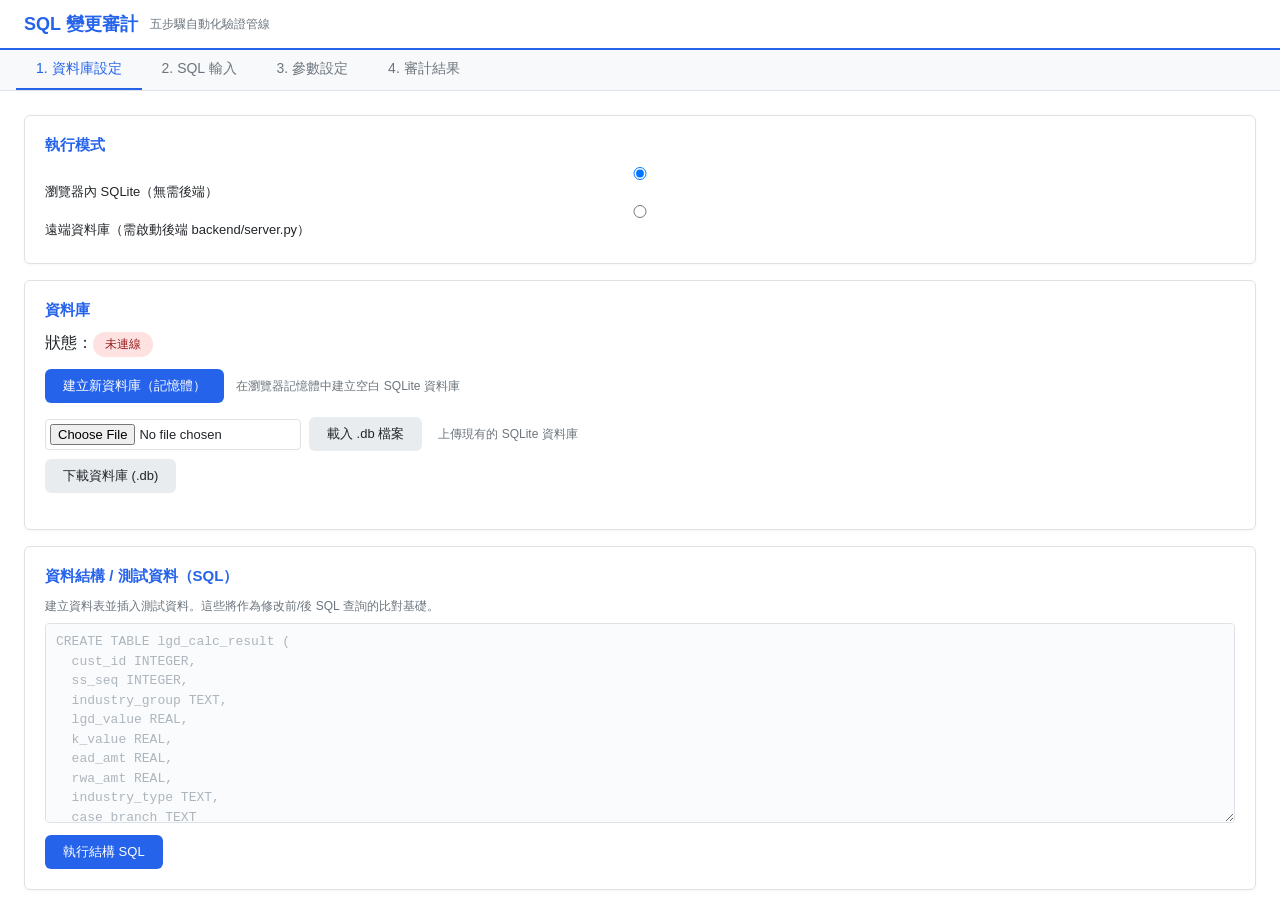
==== ui/index.html @ 83c43c27 "feat: web UI + dynamic SQL audit pipeline with in-browser SQLite and remote DB support" ====
<!DOCTYPE html>
<html lang="zh-TW">
<head>
<meta charset="UTF-8">
<meta name="viewport" content="width=device-width, initial-scale=1.0">
<title>SQL 變更審計工具</title>
<link rel="stylesheet" href="css/style.css">
</head>
<body>

<header>
  <h1>SQL 變更審計</h1>
  <span class="subtitle">五步驟自動化驗證管線</span>
</header>

<nav class="tabs">
  <button data-tab="setup">1. 資料庫設定</button>
  <button data-tab="sql">2. SQL 輸入</button>
  <button data-tab="config">3. 參數設定</button>
  <button data-tab="results">4. 審計結果</button>
</nav>

<main>

  <!-- ============= TAB 1: SETUP ============= -->
  <section id="tab-setup" class="tab-content">
    <div class="card">
      <h2>執行模式</h2>
      <div class="radio-group">
        <label><input type="radio" name="db-mode" value="browser" checked> 瀏覽器內 SQLite（無需後端）</label>
        <label><input type="radio" name="db-mode" value="remote"> 遠端資料庫（需啟動後端 backend/server.py）</label>
      </div>
    </div>

    <!-- In-Browser SQLite 區塊 -->
    <div id="local-db-section">
      <div class="card">
        <h2>資料庫</h2>
        <div style="display:flex;align-items:center;justify-content:space-between;margin-bottom:12px">
          <span>狀態：<span id="db-status" class="db-status disconnected">未連線</span></span>
        </div>

        <div class="form-row">
          <div class="form-group">
            <button id="btn-new-db" class="btn btn-primary" onclick="App._onClickNewDb()">建立新資料庫（記憶體）</button>
            <span style="font-size:12px;color:var(--fg2);margin-left:8px">在瀏覽器記憶體中建立空白 SQLite 資料庫</span>
          </div>
        </div>

        <div class="file-upload" style="margin-bottom:8px">
          <input type="file" id="db-file-input" accept=".db,.sqlite,.sqlite3">
          <button id="btn-load-db" class="btn btn-secondary">載入 .db 檔案</button>
          <span style="font-size:12px;color:var(--fg2);margin-left:8px">上傳現有的 SQLite 資料庫</span>
        </div>

        <button id="btn-download-db" class="btn btn-secondary" style="margin-bottom:16px">下載資料庫 (.db)</button>
      </div>

      <div class="card">
        <h2>資料結構 / 測試資料（SQL）</h2>
        <p style="font-size:12px;color:var(--fg2);margin-bottom:8px">
          建立資料表並插入測試資料。這些將作為修改前/後 SQL 查詢的比對基礎。
        </p>
        <textarea id="setup-sql" class="code" placeholder="CREATE TABLE lgd_calc_result (&#10;  cust_id INTEGER,&#10;  ss_seq INTEGER,&#10;  industry_group TEXT,&#10;  lgd_value REAL,&#10;  k_value REAL,&#10;  ead_amt REAL,&#10;  rwa_amt REAL,&#10;  industry_type TEXT,&#10;  case_branch TEXT&#10;);&#10;&#10;INSERT INTO lgd_calc_result VALUES&#10;(1, 1, 'GroupA', 0.45, 0.12, 100000, 50000, 'XX08', 'BR01'),&#10;(2, 1, 'GroupB', 0.32, 0.08, 200000, 80000, 'XX09', 'BR02'),&#10;(3, 1, 'GroupA', 0.51, 0.15, 150000, 75000, 'YY01', 'BR01');"></textarea>
        <button id="btn-load-sql" class="btn btn-primary" style="margin-top:8px">執行結構 SQL</button>
      </div>
    </div>

    <!-- 遠端資料庫區塊（預設隱藏） -->
    <div id="remote-db-section" style="display:none">
      <div class="card">
        <h2>遠端資料庫連線</h2>
        <div style="display:flex;align-items:center;justify-content:space-between;margin-bottom:12px">
          <span>狀態：<span id="remote-db-status" class="db-status disconnected">未連線</span></span>
        </div>
        <div class="form-row">
          <div class="form-group"><label>後端 API 網址</label><input id="remote-api-url" value="http://localhost:8000"></div>
          <div class="form-group"><label>驅動程式</label>
            <select id="remote-driver">
              <option value="sqlite3">SQLite</option>
              <option value="oracledb">Oracle（oracledb）</option>
              <option value="cx_Oracle">Oracle（cx_Oracle）</option>
              <option value="pyodbc">SQL Server / ODBC</option>
            </select>
          </div>
        </div>
        <div class="form-row">
          <div class="form-group"><label>DSN / 連線字串</label><input id="remote-dsn" placeholder="host:1521/SID 或 C:\path\to\file.db 或 :memory:"></div>
          <div class="form-group"><label>使用者名稱</label><input id="remote-user" placeholder="scott"></div>
          <div class="form-group"><label>密碼</label><input id="remote-password" type="password" placeholder="tiger"></div>
        </div>
        <button id="btn-test-connection" class="btn btn-secondary">測試連線</button>
        <span id="remote-test-result" style="margin-left:8px;font-size:12px"></span>
      </div>
    </div>
  </section>

  <!-- ============= TAB 2: SQL INPUT ============= -->
  <section id="tab-sql" class="tab-content">
    <div class="card">
      <h2>修改前 SQL（舊版）<span id="old-sql-mode" style="font-size:11px;color:var(--fg2)"></span></h2>
      <textarea id="old-sql" class="code" placeholder="SELECT cust_id, ss_seq, industry_group, lgd_value, k_value, ead_amt, rwa_amt, case_branch&#10;FROM lgd_calc_result&#10;WHERE industry_group = 'GroupA'"></textarea>
    </div>

    <div class="card">
      <h2>修改後 SQL（新版）<span id="new-sql-mode" style="font-size:11px;color:var(--fg2)"></span></h2>
      <textarea id="new-sql" class="code" placeholder="SELECT cust_id, ss_seq,&#10;  CASE WHEN industry_group = 'GroupA' THEN 'GroupA_New' ELSE industry_group END AS industry_group,&#10;  lgd_value * 1.1 AS lgd_value, k_value, ead_amt, rwa_amt, case_branch&#10;FROM lgd_calc_result"></textarea>
    </div>

    <div class="button-bar">
      <button id="btn-detect-sql" class="btn btn-secondary">偵測 SQL 類型</button>
      <button id="btn-apply-sql" class="btn btn-primary">套用 View 至資料庫</button>
    </div>

    <div class="card" style="background:#eff6ff;border-color:var(--accent)">
      <p style="font-size:12px;color:var(--fg)">
        <strong>使用說明：</strong>將舊版與新版的 <em>SELECT</em> 查詢貼上，工具會自動包裝為 <code>v_audit_old</code> 與 <code>v_audit_new</code> 兩個 View，然後逐列比對並進行彙總指標檢查。
        您也可以直接貼上 <em>CREATE VIEW</em> 語句，或輸入已存在的資料表/View 名稱。
      </p>
    </div>
  </section>

  <!-- ============= TAB 3: CONFIG ============= -->
  <section id="tab-config" class="tab-content">
    <div id="config-sections">
      <!-- 動態渲染 -->
    </div>
    <div class="button-bar">
      <button id="btn-save-config" class="btn btn-secondary">儲存設定</button>
      <input type="file" id="yaml-file-input" accept=".yaml,.yml" style="display:none">
      <button id="btn-import-yaml" class="btn btn-secondary">匯入 YAML</button>
      <button id="btn-export-yaml" class="btn btn-secondary">匯出 YAML</button>
      <button id="btn-run-pipeline" class="btn btn-primary" style="margin-left:auto">執行審計管線</button>
    </div>
  </section>

  <!-- ============= TAB 4: RESULTS ============= -->
  <section id="tab-results" class="tab-content">
    <div id="result-summary" class="summary" style="display:none"></div>

    <div class="progress" id="pipeline-progress"></div>

    <div class="card" id="s4-container">
      <div id="s4-status" style="margin-bottom:8px"></div>
      <div id="s4-table-container" style="max-height:300px;overflow:auto;display:none">
        <table class="result-table" id="s4-table"></table>
      </div>
    </div>

    <div class="card">
      <div id="s5-status" style="margin-bottom:8px"></div>
      <div style="max-height:400px;overflow:auto">
        <table class="result-table" id="s5-table"></table>
      </div>
    </div>

    <div class="card">
      <div id="s6-status"></div>
    </div>

    <div class="card">
      <h2>執行記錄</h2>
      <div class="log-area" id="log-output"></div>
    </div>

    <div class="button-bar">
      <button id="btn-download-md" class="btn btn-secondary" disabled>下載報告 (.md)</button>
      <button id="btn-download-html" class="btn btn-secondary" disabled>下載報告 (.html)</button>
      <button id="btn-go-config" class="btn btn-secondary">返回參數設定</button>
    </div>
  </section>

</main>

<script src="js/vendor/sql-wasm.js"></script>
<script src="js/templates.js"></script>
<script src="js/judge.js"></script>
<script src="js/db.js"></script>
<script src="js/pipeline.js"></script>
<script src="js/report.js"></script>
<script src="js/app.js"></script>
</body>
</html>
---- ui/css/style.css ----
/* SQL 變更審計工具 – 白色主題 */
*, *::before, *::after { box-sizing: border-box; margin: 0; padding: 0; }

:root {
  --bg: #ffffff;
  --bg2: #f8f9fa;
  --bg3: #e9ecef;
  --fg: #212529;
  --fg2: #6c757d;
  --accent: #2563eb;
  --accent2: #0891b2;
  --pass: #16a34a;
  --fail: #dc2626;
  --warn: #d97706;
  --border: #dee2e6;
  --input-bg: #ffffff;
  --radius: 6px;
  --mono: 'Consolas', 'Courier New', monospace;
}

html, body { height: 100%; }
body {
  font-family: -apple-system, BlinkMacSystemFont, 'Segoe UI', 'Microsoft JhengHei', sans-serif;
  background: var(--bg);
  color: var(--fg);
  display: flex; flex-direction: column;
  overflow: hidden;
}

/* Header */
header {
  background: var(--bg);
  padding: 12px 24px;
  border-bottom: 2px solid var(--accent);
  display: flex; align-items: center; gap: 12px;
  flex-shrink: 0;
}
header h1 { font-size: 18px; font-weight: 700; color: var(--accent); }
header .subtitle { font-size: 12px; color: var(--fg2); }

/* Tab Navigation */
nav.tabs {
  display: flex; gap: 0;
  background: var(--bg2);
  padding: 0 16px;
  flex-shrink: 0;
  border-bottom: 1px solid var(--border);
}
nav.tabs button {
  background: none; border: none; color: var(--fg2);
  padding: 10px 20px; cursor: pointer; font-size: 14px; font-weight: 500;
  border-bottom: 2px solid transparent;
  transition: all 0.2s;
}
nav.tabs button:hover { color: var(--accent); }
nav.tabs button.active {
  color: var(--accent);
  border-bottom-color: var(--accent);
}

/* Main Content */
main {
  flex: 1; overflow: auto; padding: 24px;
  background: var(--bg);
}
.tab-content { display: none; }
.tab-content.active { display: block; }

/* Cards / Panels */
.card {
  background: var(--bg);
  border: 1px solid var(--border);
  border-radius: var(--radius);
  padding: 20px;
  margin-bottom: 16px;
  box-shadow: 0 1px 3px rgba(0,0,0,0.04);
}
.card h2 { font-size: 15px; margin-bottom: 12px; color: var(--accent); font-weight: 600; }

/* Form Elements */
label {
  display: block; font-size: 13px; color: var(--fg);
  margin-bottom: 4px; font-weight: 500;
}
input, textarea, select {
  width: 100%;
  background: var(--input-bg);
  border: 1px solid var(--border);
  border-radius: 4px;
  color: var(--fg);
  padding: 8px 10px;
  font-size: 13px;
  font-family: inherit;
}
input:focus, textarea:focus, select:focus {
  outline: none; border-color: var(--accent); box-shadow: 0 0 0 2px rgba(37,99,235,0.15);
}
textarea { resize: vertical; font-family: var(--mono); min-height: 120px; }
textarea.code {
  min-height: 200px; font-size: 13px; line-height: 1.5;
  tab-size: 2; background: #fafbfc;
}
textarea.code::placeholder { color: #adb5bd; }

.form-row {
  display: grid; grid-template-columns: repeat(auto-fit, minmax(180px, 1fr));
  gap: 14px; margin-bottom: 14px;
}

/* Buttons */
button.btn {
  display: inline-flex; align-items: center; gap: 6px;
  padding: 8px 18px; border: none; border-radius: var(--radius);
  font-size: 13px; cursor: pointer; font-weight: 500;
  transition: all 0.15s;
}
.btn-primary { background: var(--accent); color: #fff; }
.btn-primary:hover { background: #1d4ed8; }
.btn-secondary { background: var(--bg3); color: var(--fg); border: 1px solid var(--border); }
.btn-secondary:hover { background: #d3d9df; }
.btn-success { background: var(--pass); color: #fff; }
.btn-success:hover { background: #15803d; }
.btn:disabled { opacity: 0.45; cursor: not-allowed; }

.button-bar { display: flex; gap: 8px; margin-top: 12px; flex-wrap: wrap; }

/* Badges */
.badge {
  display: inline-block; padding: 2px 10px; border-radius: 10px;
  font-size: 12px; font-weight: 600;
}
.badge-pass { background: #dcfce7; color: var(--pass); }
.badge-fail { background: #fee2e2; color: var(--fail); }
.badge-skip { background: #fef3c7; color: var(--warn); }

/* Tables */
.result-table {
  width: 100%; border-collapse: collapse; font-size: 13px;
  margin-top: 8px;
}
.result-table th, .result-table td {
  padding: 8px 12px; border: 1px solid var(--border); text-align: left;
}
.result-table th {
  background: var(--bg2); color: var(--fg); font-weight: 600;
}
.result-table tr:nth-child(even) { background: #fafbfc; }
.result-table .mono { font-family: var(--mono); font-size: 12px; }

/* Summary banner */
.summary {
  padding: 16px 20px; border-radius: var(--radius); margin-bottom: 16px;
  font-size: 16px; font-weight: 700;
}
.summary.pass { background: #dcfce7; border: 1px solid var(--pass); color: #166534; }
.summary.fail { background: #fee2e2; border: 1px solid var(--fail); color: #991b1b; }

/* Progress */
.progress { display: flex; gap: 8px; margin-bottom: 16px; align-items: center; flex-wrap: wrap; }
.progress .step { 
  padding: 4px 12px; border-radius: 4px; font-size: 12px; font-weight: 500;
  background: var(--bg3); color: var(--fg2);
}
.progress .step.done { background: #dcfce7; color: #166534; }
.progress .step.error { background: #fee2e2; color: #991b1b; }
.progress .step.running { background: #fef3c7; color: #92400e; }

/* Log output */
.log-area {
  background: #f8f9fa; border: 1px solid var(--border);
  border-radius: var(--radius); padding: 12px;
  font-family: var(--mono); font-size: 12px;
  max-height: 200px; overflow: auto; white-space: pre-wrap;
  color: var(--fg2); margin-top: 8px; line-height: 1.6;
}

/* DB Status */
.db-status {
  display: inline-flex; align-items: center; gap: 8px;
  padding: 4px 12px; border-radius: 12px; font-size: 12px; font-weight: 500;
}
.db-status.connected { background: #dcfce7; color: #166534; }
.db-status.disconnected { background: #fee2e2; color: #991b1b; }

/* File upload */
.file-upload {
  display: flex; align-items: center; gap: 8px; flex-wrap: wrap;
}
.file-upload input[type="file"] {
  width: auto; padding: 4px;
}

/* Scrollbar */
::-webkit-scrollbar { width: 8px; height: 8px; }
::-webkit-scrollbar-track { background: var(--bg2); }
::-webkit-scrollbar-thumb { background: #c1c9d2; border-radius: 4px; }

/* Notification */
.notification {
  position: fixed; top: 16px; right: 16px;
  padding: 12px 20px; border-radius: var(--radius);
  font-size: 13px; z-index: 999; font-weight: 500;
  animation: slideIn 0.3s ease;
  box-shadow: 0 4px 12px rgba(0,0,0,0.12);
}
.notification.info { background: #dbeafe; border: 1px solid var(--accent); color: #1e40af; }
.notification.error { background: #fee2e2; border: 1px solid var(--fail); color: #991b1b; }
.notification.success { background: #dcfce7; border: 1px solid var(--pass); color: #166534; }
@keyframes slideIn { from { transform: translateX(100px); opacity: 0; } to { transform: translateX(0); opacity: 1; } }

/* Section title */
h3 { font-size: 13px; margin: 16px 0 8px; color: var(--accent); font-weight: 600; }

/* Responsive */
@media (max-width: 768px) {
  .form-row { grid-template-columns: 1fr; }
  main { padding: 12px; }
}

/* ==== 動態設定區塊 ==== */
.section-header {
  display: flex; align-items: center; justify-content: space-between;
  padding: 10px 14px; margin: 16px 0 0 0;
  background: var(--bg2); border: 1px solid var(--border);
  border-radius: var(--radius); cursor: pointer;
  font-size: 14px; font-weight: 600; color: var(--accent);
  user-select: none;
}
.section-header::before {
  content: "▾ "; font-size: 11px; margin-right: 6px; color: var(--fg2);
}
.section-header.collapsed::before { content: "▸ "; }
.section-header + .section-body {
  padding: 12px 0; border-bottom: 1px solid var(--border);
}
.section-body .row-item {
  display: flex; gap: 8px; align-items: center; margin-bottom: 6px;
}
.section-body .row-item input,
.section-body .row-item select {
  width: auto; flex: 1; min-width: 80px;
}
.row-biz input:first-child,
.row-filter input:nth-child(2),
.row-metric input:nth-child(2) { flex: 3; }
.btn-remove {
  background: none; border: 1px solid var(--border);
  color: var(--fail); border-radius: 4px; cursor: pointer;
  padding: 4px 8px; font-size: 13px; line-height: 1;
  flex-shrink: 0;
}
.btn-remove:hover { background: #fee2e2; }
.btn-add {
  padding: 2px 12px !important; font-size: 12px !important;
}
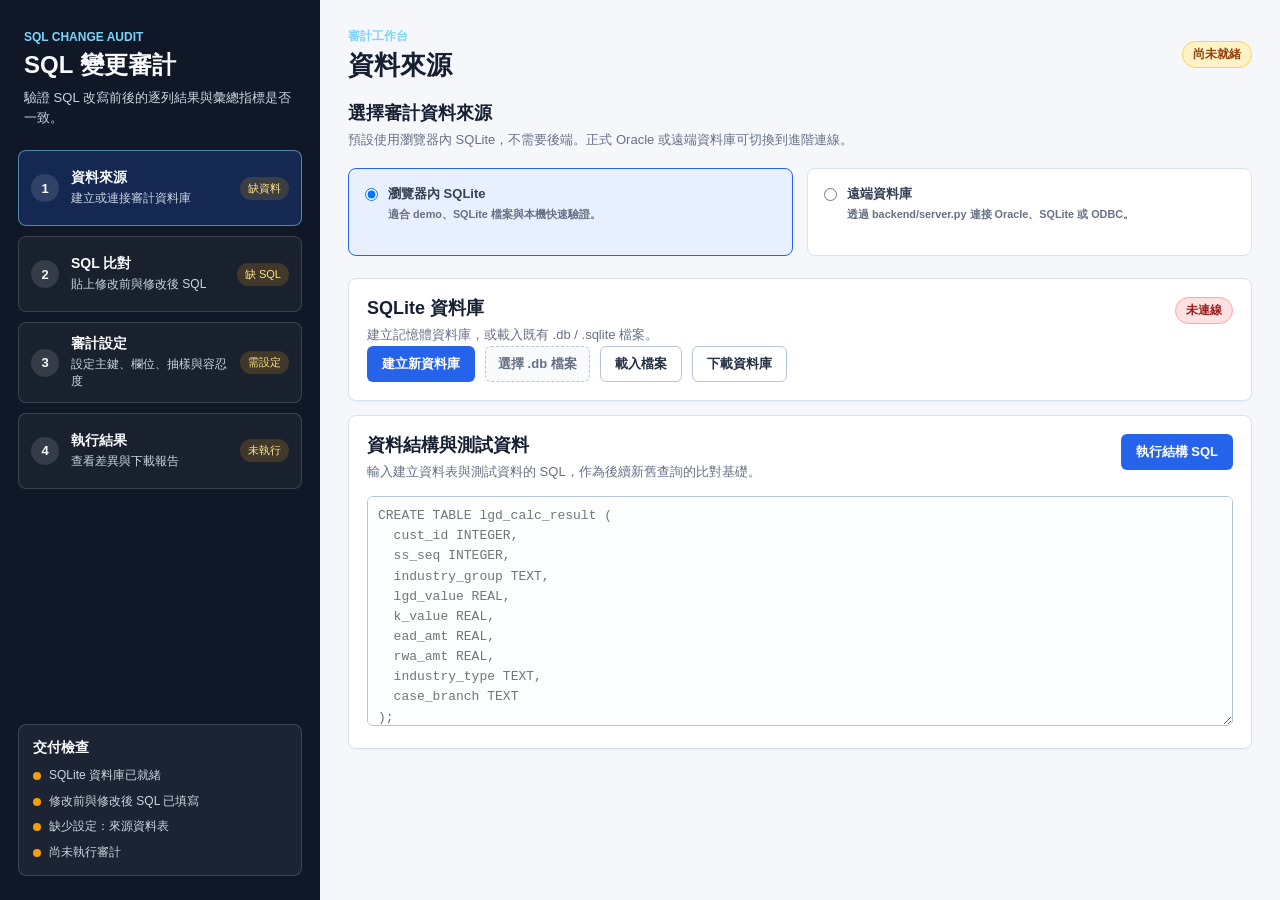
==== commit a195e3d8: "feat: redesign audit workbench UI" ====
--- a/ui/index.html
+++ b/ui/index.html
@@ -3,77 +3,135 @@
 <head>
 <meta charset="UTF-8">
 <meta name="viewport" content="width=device-width, initial-scale=1.0">
-<title>SQL 變更審計工具</title>
+<title>SQL 變更審計工作台</title>
 <link rel="stylesheet" href="css/style.css">
 </head>
 <body>
-
-<header>
-  <h1>SQL 變更審計</h1>
-  <span class="subtitle">五步驟自動化驗證管線</span>
-</header>
-
-<nav class="tabs">
-  <button data-tab="setup">1. 資料庫設定</button>
-  <button data-tab="sql">2. SQL 輸入</button>
-  <button data-tab="config">3. 參數設定</button>
-  <button data-tab="results">4. 審計結果</button>
-</nav>
-
-<main>
-
-  <!-- ============= TAB 1: SETUP ============= -->
-  <section id="tab-setup" class="tab-content">
-    <div class="card">
-      <h2>執行模式</h2>
-      <div class="radio-group">
-        <label><input type="radio" name="db-mode" value="browser" checked> 瀏覽器內 SQLite（無需後端）</label>
-        <label><input type="radio" name="db-mode" value="remote"> 遠端資料庫（需啟動後端 backend/server.py）</label>
-      </div>
+<div class="app-shell">
+  <aside class="workflow-sidebar" aria-label="審計流程">
+    <div class="brand-block">
+      <p class="eyebrow">SQL Change Audit</p>
+      <h1>SQL 變更審計</h1>
+      <p>驗證 SQL 改寫前後的逐列結果與彙總指標是否一致。</p>
     </div>
 
-    <!-- In-Browser SQLite 區塊 -->
-    <div id="local-db-section">
-      <div class="card">
-        <h2>資料庫</h2>
-        <div style="display:flex;align-items:center;justify-content:space-between;margin-bottom:12px">
-          <span>狀態：<span id="db-status" class="db-status disconnected">未連線</span></span>
-        </div>
-
-        <div class="form-row">
-          <div class="form-group">
-            <button id="btn-new-db" class="btn btn-primary" onclick="App._onClickNewDb()">建立新資料庫（記憶體）</button>
-            <span style="font-size:12px;color:var(--fg2);margin-left:8px">在瀏覽器記憶體中建立空白 SQLite 資料庫</span>
-          </div>
-        </div>
-
-        <div class="file-upload" style="margin-bottom:8px">
-          <input type="file" id="db-file-input" accept=".db,.sqlite,.sqlite3">
-          <button id="btn-load-db" class="btn btn-secondary">載入 .db 檔案</button>
-          <span style="font-size:12px;color:var(--fg2);margin-left:8px">上傳現有的 SQLite 資料庫</span>
-        </div>
-
-        <button id="btn-download-db" class="btn btn-secondary" style="margin-bottom:16px">下載資料庫 (.db)</button>
-      </div>
-
-      <div class="card">
-        <h2>資料結構 / 測試資料（SQL）</h2>
-        <p style="font-size:12px;color:var(--fg2);margin-bottom:8px">
-          建立資料表並插入測試資料。這些將作為修改前/後 SQL 查詢的比對基礎。
-        </p>
-        <textarea id="setup-sql" class="code" placeholder="CREATE TABLE lgd_calc_result (&#10;  cust_id INTEGER,&#10;  ss_seq INTEGER,&#10;  industry_group TEXT,&#10;  lgd_value REAL,&#10;  k_value REAL,&#10;  ead_amt REAL,&#10;  rwa_amt REAL,&#10;  industry_type TEXT,&#10;  case_branch TEXT&#10;);&#10;&#10;INSERT INTO lgd_calc_result VALUES&#10;(1, 1, 'GroupA', 0.45, 0.12, 100000, 50000, 'XX08', 'BR01'),&#10;(2, 1, 'GroupB', 0.32, 0.08, 200000, 80000, 'XX09', 'BR02'),&#10;(3, 1, 'GroupA', 0.51, 0.15, 150000, 75000, 'YY01', 'BR01');"></textarea>
-        <button id="btn-load-sql" class="btn btn-primary" style="margin-top:8px">執行結構 SQL</button>
-      </div>
-    </div>
-
-    <!-- 遠端資料庫區塊（預設隱藏） -->
-    <div id="remote-db-section" style="display:none">
-      <div class="card">
-        <h2>遠端資料庫連線</h2>
-        <div style="display:flex;align-items:center;justify-content:space-between;margin-bottom:12px">
-          <span>狀態：<span id="remote-db-status" class="db-status disconnected">未連線</span></span>
-        </div>
-        <div class="form-row">
+    <nav class="workflow-steps">
+      <button type="button" class="workflow-step" data-step="source">
+        <span class="step-index">1</span>
+        <span>
+          <strong>資料來源</strong>
+          <small>建立或連接審計資料庫</small>
+        </span>
+        <span class="step-state" id="state-source">待處理</span>
+      </button>
+      <button type="button" class="workflow-step" data-step="sql">
+        <span class="step-index">2</span>
+        <span>
+          <strong>SQL 比對</strong>
+          <small>貼上修改前與修改後 SQL</small>
+        </span>
+        <span class="step-state" id="state-sql">待處理</span>
+      </button>
+      <button type="button" class="workflow-step" data-step="config">
+        <span class="step-index">3</span>
+        <span>
+          <strong>審計設定</strong>
+          <small>設定主鍵、欄位、抽樣與容忍度</small>
+        </span>
+        <span class="step-state" id="state-config">待處理</span>
+      </button>
+      <button type="button" class="workflow-step" data-step="results">
+        <span class="step-index">4</span>
+        <span>
+          <strong>執行結果</strong>
+          <small>查看差異與下載報告</small>
+        </span>
+        <span class="step-state" id="state-results">未執行</span>
+      </button>
+    </nav>
+
+    <section class="readiness-card" aria-labelledby="readiness-title">
+      <h2 id="readiness-title">交付檢查</h2>
+      <ul id="readiness-list"></ul>
+    </section>
+  </aside>
+
+  <main class="workspace">
+    <header class="workspace-header">
+      <div>
+        <p class="eyebrow">審計工作台</p>
+        <h2 id="workspace-title">資料來源</h2>
+      </div>
+      <div class="status-pill" id="global-status">尚未就緒</div>
+    </header>
+
+    <section class="step-panel" data-step-panel="source" id="panel-source">
+      <div class="section-heading">
+        <div>
+          <h3>選擇審計資料來源</h3>
+          <p>預設使用瀏覽器內 SQLite，不需要後端。正式 Oracle 或遠端資料庫可切換到進階連線。</p>
+        </div>
+      </div>
+
+      <div class="mode-grid" role="radiogroup" aria-label="資料庫模式">
+        <label class="mode-card">
+          <input type="radio" name="db-mode" value="browser" checked>
+          <span>
+            <strong>瀏覽器內 SQLite</strong>
+            <small>適合 demo、SQLite 檔案與本機快速驗證。</small>
+          </span>
+        </label>
+        <label class="mode-card">
+          <input type="radio" name="db-mode" value="remote">
+          <span>
+            <strong>遠端資料庫</strong>
+            <small>透過 backend/server.py 連接 Oracle、SQLite 或 ODBC。</small>
+          </span>
+        </label>
+      </div>
+
+      <div id="local-db-section" class="panel-stack">
+        <section class="panel">
+          <div class="panel-title-row">
+            <div>
+              <h3>SQLite 資料庫</h3>
+              <p>建立記憶體資料庫，或載入既有 .db / .sqlite 檔案。</p>
+            </div>
+            <span id="db-status" class="db-status disconnected">未連線</span>
+          </div>
+
+          <div class="toolbar">
+            <button id="btn-new-db" class="btn btn-primary" type="button">建立新資料庫</button>
+            <label class="file-picker">
+              <input type="file" id="db-file-input" accept=".db,.sqlite,.sqlite3">
+              <span>選擇 .db 檔案</span>
+            </label>
+            <button id="btn-load-db" class="btn btn-secondary" type="button">載入檔案</button>
+            <button id="btn-download-db" class="btn btn-secondary" type="button">下載資料庫</button>
+          </div>
+        </section>
+
+        <section class="panel">
+          <div class="panel-title-row">
+            <div>
+              <h3>資料結構與測試資料</h3>
+              <p>輸入建立資料表與測試資料的 SQL，作為後續新舊查詢的比對基礎。</p>
+            </div>
+            <button id="btn-load-sql" class="btn btn-primary" type="button">執行結構 SQL</button>
+          </div>
+          <textarea id="setup-sql" class="code code-large" placeholder="CREATE TABLE lgd_calc_result (&#10;  cust_id INTEGER,&#10;  ss_seq INTEGER,&#10;  industry_group TEXT,&#10;  lgd_value REAL,&#10;  k_value REAL,&#10;  ead_amt REAL,&#10;  rwa_amt REAL,&#10;  industry_type TEXT,&#10;  case_branch TEXT&#10;);&#10;&#10;INSERT INTO lgd_calc_result VALUES&#10;(1, 1, 'GroupA', 0.45, 0.12, 100000, 50000, 'XX08', 'BR01'),&#10;(2, 1, 'GroupB', 0.32, 0.08, 200000, 80000, 'XX09', 'BR02'),&#10;(3, 1, 'GroupA', 0.51, 0.15, 150000, 75000, 'YY01', 'BR01');"></textarea>
+        </section>
+      </div>
+
+      <div id="remote-db-section" class="panel" style="display:none">
+        <div class="panel-title-row">
+          <div>
+            <h3>遠端資料庫連線</h3>
+            <p>啟動 FastAPI 後端後，填入連線資訊並測試連線。</p>
+          </div>
+          <span id="remote-db-status" class="db-status disconnected">未連線</span>
+        </div>
+        <div class="form-grid">
           <div class="form-group"><label>後端 API 網址</label><input id="remote-api-url" value="http://localhost:8000"></div>
           <div class="form-group"><label>驅動程式</label>
             <select id="remote-driver">
@@ -83,94 +141,112 @@
               <option value="pyodbc">SQL Server / ODBC</option>
             </select>
           </div>
-        </div>
-        <div class="form-row">
-          <div class="form-group"><label>DSN / 連線字串</label><input id="remote-dsn" placeholder="host:1521/SID 或 C:\path\to\file.db 或 :memory:"></div>
+          <div class="form-group wide"><label>DSN / 連線字串</label><input id="remote-dsn" placeholder="host:1521/SID 或 C:\path\to\file.db 或 :memory:"></div>
           <div class="form-group"><label>使用者名稱</label><input id="remote-user" placeholder="scott"></div>
           <div class="form-group"><label>密碼</label><input id="remote-password" type="password" placeholder="tiger"></div>
         </div>
-        <button id="btn-test-connection" class="btn btn-secondary">測試連線</button>
-        <span id="remote-test-result" style="margin-left:8px;font-size:12px"></span>
-      </div>
-    </div>
-  </section>
-
-  <!-- ============= TAB 2: SQL INPUT ============= -->
-  <section id="tab-sql" class="tab-content">
-    <div class="card">
-      <h2>修改前 SQL（舊版）<span id="old-sql-mode" style="font-size:11px;color:var(--fg2)"></span></h2>
-      <textarea id="old-sql" class="code" placeholder="SELECT cust_id, ss_seq, industry_group, lgd_value, k_value, ead_amt, rwa_amt, case_branch&#10;FROM lgd_calc_result&#10;WHERE industry_group = 'GroupA'"></textarea>
-    </div>
-
-    <div class="card">
-      <h2>修改後 SQL（新版）<span id="new-sql-mode" style="font-size:11px;color:var(--fg2)"></span></h2>
-      <textarea id="new-sql" class="code" placeholder="SELECT cust_id, ss_seq,&#10;  CASE WHEN industry_group = 'GroupA' THEN 'GroupA_New' ELSE industry_group END AS industry_group,&#10;  lgd_value * 1.1 AS lgd_value, k_value, ead_amt, rwa_amt, case_branch&#10;FROM lgd_calc_result"></textarea>
-    </div>
-
-    <div class="button-bar">
-      <button id="btn-detect-sql" class="btn btn-secondary">偵測 SQL 類型</button>
-      <button id="btn-apply-sql" class="btn btn-primary">套用 View 至資料庫</button>
-    </div>
-
-    <div class="card" style="background:#eff6ff;border-color:var(--accent)">
-      <p style="font-size:12px;color:var(--fg)">
-        <strong>使用說明：</strong>將舊版與新版的 <em>SELECT</em> 查詢貼上，工具會自動包裝為 <code>v_audit_old</code> 與 <code>v_audit_new</code> 兩個 View，然後逐列比對並進行彙總指標檢查。
-        您也可以直接貼上 <em>CREATE VIEW</em> 語句，或輸入已存在的資料表/View 名稱。
-      </p>
-    </div>
-  </section>
-
-  <!-- ============= TAB 3: CONFIG ============= -->
-  <section id="tab-config" class="tab-content">
-    <div id="config-sections">
-      <!-- 動態渲染 -->
-    </div>
-    <div class="button-bar">
-      <button id="btn-save-config" class="btn btn-secondary">儲存設定</button>
-      <input type="file" id="yaml-file-input" accept=".yaml,.yml" style="display:none">
-      <button id="btn-import-yaml" class="btn btn-secondary">匯入 YAML</button>
-      <button id="btn-export-yaml" class="btn btn-secondary">匯出 YAML</button>
-      <button id="btn-run-pipeline" class="btn btn-primary" style="margin-left:auto">執行審計管線</button>
-    </div>
-  </section>
-
-  <!-- ============= TAB 4: RESULTS ============= -->
-  <section id="tab-results" class="tab-content">
-    <div id="result-summary" class="summary" style="display:none"></div>
-
-    <div class="progress" id="pipeline-progress"></div>
-
-    <div class="card" id="s4-container">
-      <div id="s4-status" style="margin-bottom:8px"></div>
-      <div id="s4-table-container" style="max-height:300px;overflow:auto;display:none">
-        <table class="result-table" id="s4-table"></table>
-      </div>
-    </div>
-
-    <div class="card">
-      <div id="s5-status" style="margin-bottom:8px"></div>
-      <div style="max-height:400px;overflow:auto">
-        <table class="result-table" id="s5-table"></table>
-      </div>
-    </div>
-
-    <div class="card">
-      <div id="s6-status"></div>
-    </div>
-
-    <div class="card">
-      <h2>執行記錄</h2>
-      <div class="log-area" id="log-output"></div>
-    </div>
-
-    <div class="button-bar">
-      <button id="btn-download-md" class="btn btn-secondary" disabled>下載報告 (.md)</button>
-      <button id="btn-download-html" class="btn btn-secondary" disabled>下載報告 (.html)</button>
-      <button id="btn-go-config" class="btn btn-secondary">返回參數設定</button>
-    </div>
-  </section>
-
-</main>
+        <div class="toolbar">
+          <button id="btn-test-connection" class="btn btn-secondary" type="button">測試連線</button>
+          <span id="remote-test-result" class="inline-status"></span>
+        </div>
+      </div>
+    </section>
+
+    <section class="step-panel" data-step-panel="sql" id="panel-sql">
+      <div class="section-heading">
+        <div>
+          <h3>輸入新舊 SQL</h3>
+          <p>貼上 SELECT 時會自動建立 <code>v_audit_old</code> 與 <code>v_audit_new</code>；也可以輸入既有資料表或 View 名稱。</p>
+        </div>
+        <div class="toolbar compact">
+          <button id="btn-detect-sql" class="btn btn-secondary" type="button">偵測類型</button>
+          <button id="btn-apply-sql" class="btn btn-primary" type="button">套用 View</button>
+        </div>
+      </div>
+
+      <div class="sql-grid">
+        <section class="panel">
+          <div class="panel-title-row">
+            <h3>修改前 SQL <span id="old-sql-mode" class="field-hint"></span></h3>
+          </div>
+          <textarea id="old-sql" class="code code-editor" placeholder="SELECT cust_id, ss_seq, industry_group, lgd_value, k_value, ead_amt, rwa_amt, case_branch&#10;FROM lgd_calc_result&#10;WHERE industry_group = 'GroupA'"></textarea>
+        </section>
+        <section class="panel">
+          <div class="panel-title-row">
+            <h3>修改後 SQL <span id="new-sql-mode" class="field-hint"></span></h3>
+          </div>
+          <textarea id="new-sql" class="code code-editor" placeholder="SELECT cust_id, ss_seq,&#10;  CASE WHEN industry_group = 'GroupA' THEN 'GroupA_New' ELSE industry_group END AS industry_group,&#10;  lgd_value * 1.1 AS lgd_value, k_value, ead_amt, rwa_amt, case_branch&#10;FROM lgd_calc_result"></textarea>
+        </section>
+      </div>
+
+      <div class="notice">
+        <strong>比對邏輯</strong>
+        <span>系統會先凍結舊版結果，再抽樣雙跑新舊 SQL，最後做逐列差異與彙總容忍度判斷。</span>
+      </div>
+    </section>
+
+    <section class="step-panel" data-step-panel="config" id="panel-config">
+      <div class="section-heading">
+        <div>
+          <h3>審計設定</h3>
+          <p>設定主鍵、業務欄位、抽樣條件與彙總指標。大多數 demo 可使用預設值後直接執行。</p>
+        </div>
+        <div class="toolbar compact">
+          <button id="btn-save-config" class="btn btn-secondary" type="button">儲存設定</button>
+          <input type="file" id="yaml-file-input" accept=".yaml,.yml" style="display:none">
+          <button id="btn-import-yaml" class="btn btn-secondary" type="button">匯入 YAML</button>
+          <button id="btn-export-yaml" class="btn btn-secondary" type="button">匯出 YAML</button>
+          <button id="btn-run-pipeline" class="btn btn-primary" type="button">執行審計</button>
+        </div>
+      </div>
+      <div id="config-sections" class="config-sections"></div>
+    </section>
+
+    <section class="step-panel" data-step-panel="results" id="panel-results">
+      <div class="section-heading">
+        <div>
+          <h3>審計結果</h3>
+          <p>先看總結，再檢查逐列差異、彙總指標與分組變更。</p>
+        </div>
+        <div class="toolbar compact">
+          <button id="btn-download-md" class="btn btn-secondary" type="button" disabled>下載 Markdown</button>
+          <button id="btn-download-html" class="btn btn-secondary" type="button" disabled>下載 HTML</button>
+          <button id="btn-go-config" class="btn btn-secondary" type="button">回到設定</button>
+        </div>
+      </div>
+
+      <div id="result-summary" class="summary" style="display:none"></div>
+      <div class="progress" id="pipeline-progress"></div>
+
+      <div class="result-grid">
+        <section class="panel">
+          <h3>逐列差異</h3>
+          <div id="s4-status" class="result-status"></div>
+          <div id="s4-table-container" class="table-wrap" style="display:none">
+            <table class="result-table" id="s4-table"></table>
+          </div>
+        </section>
+        <section class="panel">
+          <h3>彙總指標</h3>
+          <div id="s5-status" class="result-status"></div>
+          <div class="table-wrap">
+            <table class="result-table" id="s5-table"></table>
+          </div>
+        </section>
+        <section class="panel">
+          <h3>分組變更</h3>
+          <div id="s6-status" class="result-status"></div>
+        </section>
+        <section class="panel">
+          <details>
+            <summary>執行記錄</summary>
+            <div class="log-area" id="log-output"></div>
+          </details>
+        </section>
+      </div>
+    </section>
+  </main>
+</div>
 
 <script src="js/vendor/sql-wasm.js"></script>
 <script src="js/templates.js"></script>
--- a/ui/css/style.css
+++ b/ui/css/style.css
@@ -1,255 +1,624 @@
-/* SQL 變更審計工具 – 白色主題 */
-*, *::before, *::after { box-sizing: border-box; margin: 0; padding: 0; }
+*, *::before, *::after { box-sizing: border-box; }
+* { margin: 0; padding: 0; }
 
 :root {
-  --bg: #ffffff;
-  --bg2: #f8f9fa;
-  --bg3: #e9ecef;
-  --fg: #212529;
-  --fg2: #6c757d;
+  --bg: #f5f7fb;
+  --surface: #ffffff;
+  --surface-muted: #f8fafc;
+  --line: #d9e2ec;
+  --line-strong: #b8c5d6;
+  --text: #172033;
+  --muted: #667085;
   --accent: #2563eb;
-  --accent2: #0891b2;
-  --pass: #16a34a;
-  --fail: #dc2626;
-  --warn: #d97706;
-  --border: #dee2e6;
-  --input-bg: #ffffff;
-  --radius: 6px;
-  --mono: 'Consolas', 'Courier New', monospace;
-}
-
-html, body { height: 100%; }
+  --accent-strong: #1d4ed8;
+  --accent-soft: #e8f0ff;
+  --pass: #15803d;
+  --pass-soft: #dcfce7;
+  --fail: #b91c1c;
+  --fail-soft: #fee2e2;
+  --warn: #b45309;
+  --warn-soft: #fef3c7;
+  --shadow: 0 12px 28px rgba(15, 23, 42, 0.08);
+  --radius: 8px;
+  --mono: Consolas, "Courier New", monospace;
+}
+
+html, body { min-height: 100%; }
 body {
-  font-family: -apple-system, BlinkMacSystemFont, 'Segoe UI', 'Microsoft JhengHei', sans-serif;
+  min-height: 100vh;
   background: var(--bg);
-  color: var(--fg);
-  display: flex; flex-direction: column;
-  overflow: hidden;
-}
-
-/* Header */
-header {
-  background: var(--bg);
-  padding: 12px 24px;
-  border-bottom: 2px solid var(--accent);
-  display: flex; align-items: center; gap: 12px;
+  color: var(--text);
+  font-family: -apple-system, BlinkMacSystemFont, "Segoe UI", "Microsoft JhengHei", sans-serif;
+}
+
+button, input, textarea, select { font: inherit; }
+button { letter-spacing: 0; }
+code { font-family: var(--mono); color: #0f3a7a; }
+
+.app-shell {
+  min-height: 100vh;
+  display: grid;
+  grid-template-columns: 320px minmax(0, 1fr);
+}
+
+.workflow-sidebar {
+  position: sticky;
+  top: 0;
+  height: 100vh;
+  overflow-y: auto;
+  background: #101827;
+  color: #f8fafc;
+  padding: 24px 18px;
+  display: flex;
+  flex-direction: column;
+  gap: 22px;
+}
+
+.brand-block {
+  padding: 6px 6px 0;
+}
+.brand-block h1 {
+  font-size: 24px;
+  line-height: 1.25;
+  margin: 6px 0 8px;
+}
+.brand-block p:not(.eyebrow) {
+  color: #cbd5e1;
+  font-size: 13px;
+  line-height: 1.55;
+}
+.eyebrow {
+  color: #7dd3fc;
+  font-size: 12px;
+  font-weight: 700;
+  text-transform: uppercase;
+}
+
+.workflow-steps {
+  display: grid;
+  gap: 10px;
+}
+.workflow-step {
+  width: 100%;
+  min-height: 76px;
+  display: grid;
+  grid-template-columns: 30px minmax(0, 1fr) auto;
+  gap: 10px;
+  align-items: center;
+  padding: 12px;
+  border: 1px solid rgba(203, 213, 225, 0.18);
+  border-radius: var(--radius);
+  background: rgba(255, 255, 255, 0.04);
+  color: #f8fafc;
+  cursor: pointer;
+  text-align: left;
+}
+.workflow-step:hover,
+.workflow-step.active {
+  background: rgba(37, 99, 235, 0.22);
+  border-color: rgba(125, 211, 252, 0.55);
+}
+.workflow-step strong {
+  display: block;
+  font-size: 14px;
+}
+.workflow-step small {
+  display: block;
+  color: #cbd5e1;
+  font-size: 12px;
+  line-height: 1.4;
+  margin-top: 3px;
+}
+.step-index {
+  width: 28px;
+  height: 28px;
+  display: inline-flex;
+  align-items: center;
+  justify-content: center;
+  border-radius: 999px;
+  background: rgba(255, 255, 255, 0.12);
+  font-weight: 700;
+  font-size: 13px;
+}
+.step-state {
+  padding: 4px 8px;
+  border-radius: 999px;
+  background: rgba(255, 255, 255, 0.1);
+  color: #cbd5e1;
+  font-size: 11px;
+  white-space: nowrap;
+}
+.workflow-step.done .step-state {
+  background: rgba(34, 197, 94, 0.18);
+  color: #bbf7d0;
+}
+.workflow-step.warn .step-state {
+  background: rgba(245, 158, 11, 0.18);
+  color: #fde68a;
+}
+
+.readiness-card {
+  margin-top: auto;
+  padding: 14px;
+  border: 1px solid rgba(203, 213, 225, 0.18);
+  border-radius: var(--radius);
+  background: rgba(255, 255, 255, 0.05);
+}
+.readiness-card h2 {
+  font-size: 14px;
+  margin-bottom: 10px;
+}
+#readiness-list {
+  list-style: none;
+  display: grid;
+  gap: 8px;
+}
+#readiness-list li {
+  display: flex;
+  gap: 8px;
+  align-items: flex-start;
+  color: #cbd5e1;
+  font-size: 12px;
+  line-height: 1.45;
+}
+#readiness-list li::before {
+  content: "";
+  width: 8px;
+  height: 8px;
+  margin-top: 5px;
+  border-radius: 50%;
+  background: #f59e0b;
   flex-shrink: 0;
 }
-header h1 { font-size: 18px; font-weight: 700; color: var(--accent); }
-header .subtitle { font-size: 12px; color: var(--fg2); }
-
-/* Tab Navigation */
-nav.tabs {
-  display: flex; gap: 0;
-  background: var(--bg2);
-  padding: 0 16px;
-  flex-shrink: 0;
-  border-bottom: 1px solid var(--border);
-}
-nav.tabs button {
-  background: none; border: none; color: var(--fg2);
-  padding: 10px 20px; cursor: pointer; font-size: 14px; font-weight: 500;
-  border-bottom: 2px solid transparent;
-  transition: all 0.2s;
-}
-nav.tabs button:hover { color: var(--accent); }
-nav.tabs button.active {
-  color: var(--accent);
-  border-bottom-color: var(--accent);
-}
-
-/* Main Content */
-main {
-  flex: 1; overflow: auto; padding: 24px;
-  background: var(--bg);
-}
-.tab-content { display: none; }
-.tab-content.active { display: block; }
-
-/* Cards / Panels */
-.card {
-  background: var(--bg);
-  border: 1px solid var(--border);
-  border-radius: var(--radius);
-  padding: 20px;
-  margin-bottom: 16px;
-  box-shadow: 0 1px 3px rgba(0,0,0,0.04);
-}
-.card h2 { font-size: 15px; margin-bottom: 12px; color: var(--accent); font-weight: 600; }
-
-/* Form Elements */
+#readiness-list li.ready::before { background: #22c55e; }
+
+.workspace {
+  min-width: 0;
+  padding: 28px;
+}
+.workspace-header {
+  display: flex;
+  align-items: center;
+  justify-content: space-between;
+  gap: 16px;
+  margin-bottom: 20px;
+}
+.workspace-header h2 {
+  font-size: 26px;
+  line-height: 1.25;
+  margin-top: 4px;
+}
+.status-pill,
+.db-status,
+.badge,
+.inline-status {
+  display: inline-flex;
+  align-items: center;
+  min-height: 26px;
+  padding: 4px 10px;
+  border-radius: 999px;
+  font-size: 12px;
+  font-weight: 700;
+  white-space: nowrap;
+}
+.status-pill {
+  background: var(--warn-soft);
+  color: #92400e;
+  border: 1px solid #fcd34d;
+}
+.status-pill.ready,
+.db-status.connected { background: var(--pass-soft); color: #166534; border: 1px solid #86efac; }
+.status-pill.fail,
+.db-status.disconnected { background: var(--fail-soft); color: #991b1b; border: 1px solid #fca5a5; }
+
+.step-panel { display: none; }
+.step-panel.active {
+  display: grid;
+  gap: 16px;
+}
+.section-heading,
+.panel-title-row {
+  display: flex;
+  align-items: flex-start;
+  justify-content: space-between;
+  gap: 16px;
+}
+.section-heading {
+  padding-bottom: 2px;
+}
+.section-heading h3,
+.panel h3 {
+  font-size: 18px;
+  line-height: 1.3;
+}
+.section-heading p,
+.panel p {
+  margin-top: 5px;
+  color: var(--muted);
+  font-size: 13px;
+  line-height: 1.55;
+}
+
+.panel-stack,
+.result-grid {
+  display: grid;
+  gap: 14px;
+}
+.panel {
+  background: var(--surface);
+  border: 1px solid var(--line);
+  border-radius: var(--radius);
+  padding: 18px;
+  box-shadow: 0 1px 2px rgba(15, 23, 42, 0.04);
+}
+
+.mode-grid,
+.sql-grid,
+.form-grid {
+  display: grid;
+  gap: 14px;
+}
+.mode-grid {
+  grid-template-columns: repeat(2, minmax(0, 1fr));
+}
+.sql-grid {
+  grid-template-columns: repeat(2, minmax(0, 1fr));
+}
+.form-grid {
+  grid-template-columns: repeat(3, minmax(0, 1fr));
+}
+.form-group.wide { grid-column: span 3; }
+
+.mode-card {
+  min-height: 88px;
+  display: flex;
+  align-items: flex-start;
+  gap: 10px;
+  padding: 16px;
+  border: 1px solid var(--line);
+  border-radius: var(--radius);
+  background: var(--surface);
+  cursor: pointer;
+}
+.mode-card:has(input:checked) {
+  border-color: var(--accent);
+  background: var(--accent-soft);
+}
+.mode-card input {
+  width: auto;
+  margin-top: 3px;
+}
+.mode-card strong,
+.mode-card small {
+  display: block;
+}
+.mode-card small {
+  margin-top: 4px;
+  color: var(--muted);
+  line-height: 1.45;
+}
+
 label {
-  display: block; font-size: 13px; color: var(--fg);
-  margin-bottom: 4px; font-weight: 500;
+  display: block;
+  margin-bottom: 6px;
+  color: #344054;
+  font-size: 13px;
+  font-weight: 700;
 }
 input, textarea, select {
   width: 100%;
-  background: var(--input-bg);
-  border: 1px solid var(--border);
-  border-radius: 4px;
-  color: var(--fg);
-  padding: 8px 10px;
-  font-size: 13px;
-  font-family: inherit;
+  border: 1px solid var(--line-strong);
+  border-radius: 6px;
+  background: #ffffff;
+  color: var(--text);
+  padding: 9px 10px;
+  font-size: 13px;
+}
+textarea {
+  min-height: 140px;
+  resize: vertical;
 }
 input:focus, textarea:focus, select:focus {
-  outline: none; border-color: var(--accent); box-shadow: 0 0 0 2px rgba(37,99,235,0.15);
-}
-textarea { resize: vertical; font-family: var(--mono); min-height: 120px; }
-textarea.code {
-  min-height: 200px; font-size: 13px; line-height: 1.5;
-  tab-size: 2; background: #fafbfc;
-}
-textarea.code::placeholder { color: #adb5bd; }
-
-.form-row {
-  display: grid; grid-template-columns: repeat(auto-fit, minmax(180px, 1fr));
-  gap: 14px; margin-bottom: 14px;
-}
-
-/* Buttons */
-button.btn {
-  display: inline-flex; align-items: center; gap: 6px;
-  padding: 8px 18px; border: none; border-radius: var(--radius);
-  font-size: 13px; cursor: pointer; font-weight: 500;
-  transition: all 0.15s;
-}
-.btn-primary { background: var(--accent); color: #fff; }
-.btn-primary:hover { background: #1d4ed8; }
-.btn-secondary { background: var(--bg3); color: var(--fg); border: 1px solid var(--border); }
-.btn-secondary:hover { background: #d3d9df; }
-.btn-success { background: var(--pass); color: #fff; }
-.btn-success:hover { background: #15803d; }
-.btn:disabled { opacity: 0.45; cursor: not-allowed; }
-
-.button-bar { display: flex; gap: 8px; margin-top: 12px; flex-wrap: wrap; }
-
-/* Badges */
-.badge {
-  display: inline-block; padding: 2px 10px; border-radius: 10px;
-  font-size: 12px; font-weight: 600;
-}
-.badge-pass { background: #dcfce7; color: var(--pass); }
-.badge-fail { background: #fee2e2; color: var(--fail); }
-.badge-skip { background: #fef3c7; color: var(--warn); }
-
-/* Tables */
+  outline: none;
+  border-color: var(--accent);
+  box-shadow: 0 0 0 3px rgba(37, 99, 235, 0.14);
+}
+.code {
+  font-family: var(--mono);
+  line-height: 1.55;
+  background: #fbfdff;
+}
+.code-large { min-height: 230px; margin-top: 14px; }
+.code-editor { min-height: 360px; margin-top: 12px; }
+.field-hint {
+  color: var(--muted);
+  font-size: 12px;
+  font-weight: 500;
+}
+
+.toolbar {
+  display: flex;
+  align-items: center;
+  gap: 10px;
+  flex-wrap: wrap;
+}
+.toolbar.compact {
+  justify-content: flex-end;
+}
+.btn {
+  min-height: 36px;
+  display: inline-flex;
+  align-items: center;
+  justify-content: center;
+  gap: 6px;
+  border-radius: 6px;
+  padding: 8px 14px;
+  border: 1px solid transparent;
+  font-size: 13px;
+  font-weight: 700;
+  cursor: pointer;
+}
+.btn-primary {
+  background: var(--accent);
+  color: #fff;
+}
+.btn-primary:hover { background: var(--accent-strong); }
+.btn-secondary {
+  background: #fff;
+  color: #233044;
+  border-color: var(--line-strong);
+}
+.btn-secondary:hover { background: var(--surface-muted); }
+.btn:disabled {
+  opacity: 0.45;
+  cursor: not-allowed;
+}
+.file-picker {
+  margin: 0;
+  min-height: 36px;
+  display: inline-flex;
+  align-items: center;
+  padding: 8px 12px;
+  border-radius: 6px;
+  border: 1px dashed var(--line-strong);
+  color: var(--muted);
+  background: var(--surface-muted);
+  cursor: pointer;
+}
+.file-picker input { display: none; }
+
+.notice {
+  display: flex;
+  align-items: flex-start;
+  gap: 10px;
+  padding: 14px 16px;
+  border: 1px solid #bfdbfe;
+  border-radius: var(--radius);
+  background: var(--accent-soft);
+  color: #173b76;
+  font-size: 13px;
+  line-height: 1.55;
+}
+.notice strong { white-space: nowrap; }
+
+.notification {
+  position: fixed;
+  top: 18px;
+  right: 18px;
+  z-index: 20;
+  max-width: min(420px, calc(100vw - 36px));
+  padding: 12px 14px;
+  border-radius: 6px;
+  box-shadow: var(--shadow);
+  background: #eff6ff;
+  border: 1px solid #bfdbfe;
+  color: #1e3a8a;
+  font-size: 13px;
+  font-weight: 700;
+}
+.notification.success {
+  background: var(--pass-soft);
+  border-color: #86efac;
+  color: #166534;
+}
+.notification.error {
+  background: var(--fail-soft);
+  border-color: #fca5a5;
+  color: #991b1b;
+}
+
+.config-sections {
+  display: grid;
+  gap: 12px;
+}
+.section-header {
+  display: flex;
+  align-items: center;
+  justify-content: space-between;
+  padding: 12px 14px;
+  margin-top: 4px;
+  border: 1px solid var(--line);
+  border-radius: var(--radius);
+  background: var(--surface);
+  color: var(--text);
+  cursor: pointer;
+  user-select: none;
+}
+.section-header::before {
+  content: "▾";
+  margin-right: 8px;
+  color: var(--muted);
+}
+.section-header.collapsed::before { content: "▸"; }
+.section-header span {
+  margin-right: auto;
+  font-size: 14px;
+  font-weight: 800;
+}
+.section-body {
+  padding: 12px 0 4px;
+  display: grid;
+  gap: 10px;
+}
+.section-body .row-item {
+  display: grid;
+  grid-template-columns: minmax(90px, 1fr) minmax(90px, 2fr) auto;
+  gap: 8px;
+  align-items: center;
+}
+.section-body .row-item:not(.row-filter):not(.row-metric):not(.row-biz) {
+  grid-template-columns: minmax(0, 1fr) auto;
+}
+.row-metric {
+  grid-template-columns: minmax(90px, 1fr) minmax(180px, 2fr) minmax(80px, 0.6fr) minmax(80px, 0.6fr) auto !important;
+}
+.row-biz {
+  grid-template-columns: minmax(130px, 2fr) minmax(90px, 1fr) auto !important;
+}
+.btn-remove {
+  min-width: 34px;
+  min-height: 34px;
+  border: 1px solid #fecaca;
+  border-radius: 6px;
+  background: #fff;
+  color: var(--fail);
+  cursor: pointer;
+}
+.btn-remove:hover { background: var(--fail-soft); }
+.btn-add {
+  min-height: 30px;
+  padding: 5px 10px;
+  font-size: 12px;
+}
+
+.summary {
+  padding: 18px;
+  border-radius: var(--radius);
+  font-size: 18px;
+  font-weight: 800;
+}
+.summary.pass { background: var(--pass-soft); border: 1px solid #86efac; color: #166534; }
+.summary.fail { background: var(--fail-soft); border: 1px solid #fca5a5; color: #991b1b; }
+.progress {
+  display: flex;
+  gap: 8px;
+  flex-wrap: wrap;
+}
+.progress .step {
+  padding: 6px 10px;
+  border-radius: 999px;
+  background: var(--surface);
+  border: 1px solid var(--line);
+  color: var(--muted);
+  font-size: 12px;
+  font-weight: 700;
+}
+.progress .step.done { background: var(--pass-soft); color: #166534; border-color: #86efac; }
+.progress .step.error { background: var(--fail-soft); color: #991b1b; border-color: #fca5a5; }
+.progress .step.running { background: var(--warn-soft); color: #92400e; border-color: #fcd34d; }
+.result-status {
+  margin-top: 10px;
+  color: var(--muted);
+  font-size: 13px;
+  line-height: 1.6;
+}
+.badge-pass { background: var(--pass-soft); color: #166534; }
+.badge-fail { background: var(--fail-soft); color: #991b1b; }
+.badge-skip { background: var(--warn-soft); color: #92400e; }
+.table-wrap {
+  max-height: 380px;
+  overflow: auto;
+  margin-top: 12px;
+  border: 1px solid var(--line);
+  border-radius: var(--radius);
+}
 .result-table {
-  width: 100%; border-collapse: collapse; font-size: 13px;
-  margin-top: 8px;
-}
-.result-table th, .result-table td {
-  padding: 8px 12px; border: 1px solid var(--border); text-align: left;
+  width: 100%;
+  border-collapse: collapse;
+  font-size: 13px;
+  background: #fff;
+}
+.result-table th,
+.result-table td {
+  padding: 9px 11px;
+  border-bottom: 1px solid var(--line);
+  text-align: left;
+  vertical-align: top;
 }
 .result-table th {
-  background: var(--bg2); color: var(--fg); font-weight: 600;
-}
-.result-table tr:nth-child(even) { background: #fafbfc; }
+  position: sticky;
+  top: 0;
+  background: var(--surface-muted);
+  z-index: 1;
+}
 .result-table .mono { font-family: var(--mono); font-size: 12px; }
 
-/* Summary banner */
-.summary {
-  padding: 16px 20px; border-radius: var(--radius); margin-bottom: 16px;
-  font-size: 16px; font-weight: 700;
-}
-.summary.pass { background: #dcfce7; border: 1px solid var(--pass); color: #166534; }
-.summary.fail { background: #fee2e2; border: 1px solid var(--fail); color: #991b1b; }
-
-/* Progress */
-.progress { display: flex; gap: 8px; margin-bottom: 16px; align-items: center; flex-wrap: wrap; }
-.progress .step { 
-  padding: 4px 12px; border-radius: 4px; font-size: 12px; font-weight: 500;
-  background: var(--bg3); color: var(--fg2);
-}
-.progress .step.done { background: #dcfce7; color: #166534; }
-.progress .step.error { background: #fee2e2; color: #991b1b; }
-.progress .step.running { background: #fef3c7; color: #92400e; }
-
-/* Log output */
+details summary {
+  cursor: pointer;
+  font-weight: 800;
+}
 .log-area {
-  background: #f8f9fa; border: 1px solid var(--border);
-  border-radius: var(--radius); padding: 12px;
-  font-family: var(--mono); font-size: 12px;
-  max-height: 200px; overflow: auto; white-space: pre-wrap;
-  color: var(--fg2); margin-top: 8px; line-height: 1.6;
-}
-
-/* DB Status */
-.db-status {
-  display: inline-flex; align-items: center; gap: 8px;
-  padding: 4px 12px; border-radius: 12px; font-size: 12px; font-weight: 500;
-}
-.db-status.connected { background: #dcfce7; color: #166534; }
-.db-status.disconnected { background: #fee2e2; color: #991b1b; }
-
-/* File upload */
-.file-upload {
-  display: flex; align-items: center; gap: 8px; flex-wrap: wrap;
-}
-.file-upload input[type="file"] {
-  width: auto; padding: 4px;
-}
-
-/* Scrollbar */
-::-webkit-scrollbar { width: 8px; height: 8px; }
-::-webkit-scrollbar-track { background: var(--bg2); }
-::-webkit-scrollbar-thumb { background: #c1c9d2; border-radius: 4px; }
-
-/* Notification */
-.notification {
-  position: fixed; top: 16px; right: 16px;
-  padding: 12px 20px; border-radius: var(--radius);
-  font-size: 13px; z-index: 999; font-weight: 500;
-  animation: slideIn 0.3s ease;
-  box-shadow: 0 4px 12px rgba(0,0,0,0.12);
-}
-.notification.info { background: #dbeafe; border: 1px solid var(--accent); color: #1e40af; }
-.notification.error { background: #fee2e2; border: 1px solid var(--fail); color: #991b1b; }
-.notification.success { background: #dcfce7; border: 1px solid var(--pass); color: #166534; }
-@keyframes slideIn { from { transform: translateX(100px); opacity: 0; } to { transform: translateX(0); opacity: 1; } }
-
-/* Section title */
-h3 { font-size: 13px; margin: 16px 0 8px; color: var(--accent); font-weight: 600; }
-
-/* Responsive */
-@media (max-width: 768px) {
-  .form-row { grid-template-columns: 1fr; }
-  main { padding: 12px; }
-}
-
-/* ==== 動態設定區塊 ==== */
-.section-header {
-  display: flex; align-items: center; justify-content: space-between;
-  padding: 10px 14px; margin: 16px 0 0 0;
-  background: var(--bg2); border: 1px solid var(--border);
-  border-radius: var(--radius); cursor: pointer;
-  font-size: 14px; font-weight: 600; color: var(--accent);
-  user-select: none;
-}
-.section-header::before {
-  content: "▾ "; font-size: 11px; margin-right: 6px; color: var(--fg2);
-}
-.section-header.collapsed::before { content: "▸ "; }
-.section-header + .section-body {
-  padding: 12px 0; border-bottom: 1px solid var(--border);
-}
-.section-body .row-item {
-  display: flex; gap: 8px; align-items: center; margin-bottom: 6px;
-}
-.section-body .row-item input,
-.section-body .row-item select {
-  width: auto; flex: 1; min-width: 80px;
-}
-.row-biz input:first-child,
-.row-filter input:nth-child(2),
-.row-metric input:nth-child(2) { flex: 3; }
-.btn-remove {
-  background: none; border: 1px solid var(--border);
-  color: var(--fail); border-radius: 4px; cursor: pointer;
-  padding: 4px 8px; font-size: 13px; line-height: 1;
-  flex-shrink: 0;
-}
-.btn-remove:hover { background: #fee2e2; }
-.btn-add {
-  padding: 2px 12px !important; font-size: 12px !important;
-}
+  margin-top: 12px;
+  max-height: 220px;
+  overflow: auto;
+  padding: 12px;
+  border: 1px solid var(--line);
+  border-radius: 6px;
+  background: #0f172a;
+  color: #dbeafe;
+  font-family: var(--mono);
+  font-size: 12px;
+  line-height: 1.6;
+  white-space: pre-wrap;
+}
+
+::-webkit-scrollbar { width: 10px; height: 10px; }
+::-webkit-scrollbar-track { background: #edf2f7; }
+::-webkit-scrollbar-thumb { background: #b8c5d6; border-radius: 999px; }
+
+@media (max-width: 1100px) {
+  .app-shell { grid-template-columns: 280px minmax(0, 1fr); }
+  .mode-grid,
+  .sql-grid,
+  .form-grid { grid-template-columns: 1fr; }
+  .form-group.wide { grid-column: auto; }
+}
+
+@media (max-width: 860px) {
+  .app-shell {
+    display: block;
+  }
+  .workflow-sidebar {
+    position: static;
+    height: auto;
+    padding: 18px;
+  }
+  .workflow-steps {
+    grid-template-columns: repeat(4, minmax(190px, 1fr));
+    overflow-x: auto;
+    padding-bottom: 4px;
+  }
+  .workflow-step {
+    min-width: 190px;
+  }
+  .readiness-card { margin-top: 0; }
+  .workspace {
+    padding: 18px;
+  }
+  .workspace-header,
+  .section-heading,
+  .panel-title-row {
+    align-items: stretch;
+    flex-direction: column;
+  }
+  .toolbar.compact {
+    justify-content: flex-start;
+  }
+  .section-body .row-item,
+  .section-body .row-item:not(.row-filter):not(.row-metric):not(.row-biz),
+  .row-filter,
+  .row-metric,
+  .row-biz {
+    grid-template-columns: 1fr !important;
+  }
+}
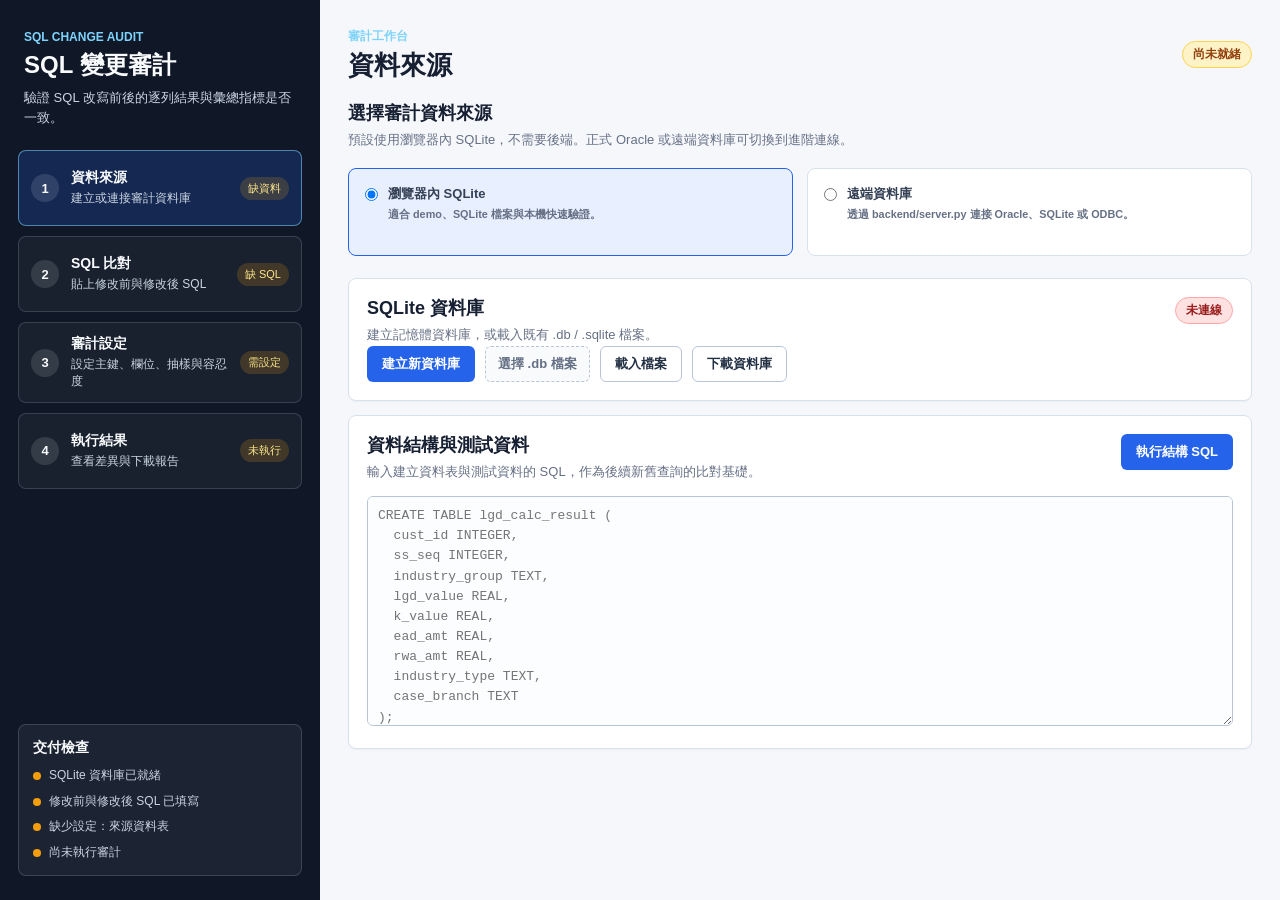
==== commit faa87423: "Improve SQL audit web and CLI workflow" ====
--- a/ui/index.html
+++ b/ui/index.html
@@ -144,6 +144,7 @@
           <div class="form-group wide"><label>DSN / 連線字串</label><input id="remote-dsn" placeholder="host:1521/SID 或 C:\path\to\file.db 或 :memory:"></div>
           <div class="form-group"><label>使用者名稱</label><input id="remote-user" placeholder="scott"></div>
           <div class="form-group"><label>密碼</label><input id="remote-password" type="password" placeholder="tiger"></div>
+          <div class="form-group"><label>Schema</label><input id="remote-schema" placeholder="main 或使用者 schema"></div>
         </div>
         <div class="toolbar">
           <button id="btn-test-connection" class="btn btn-secondary" type="button">測試連線</button>
